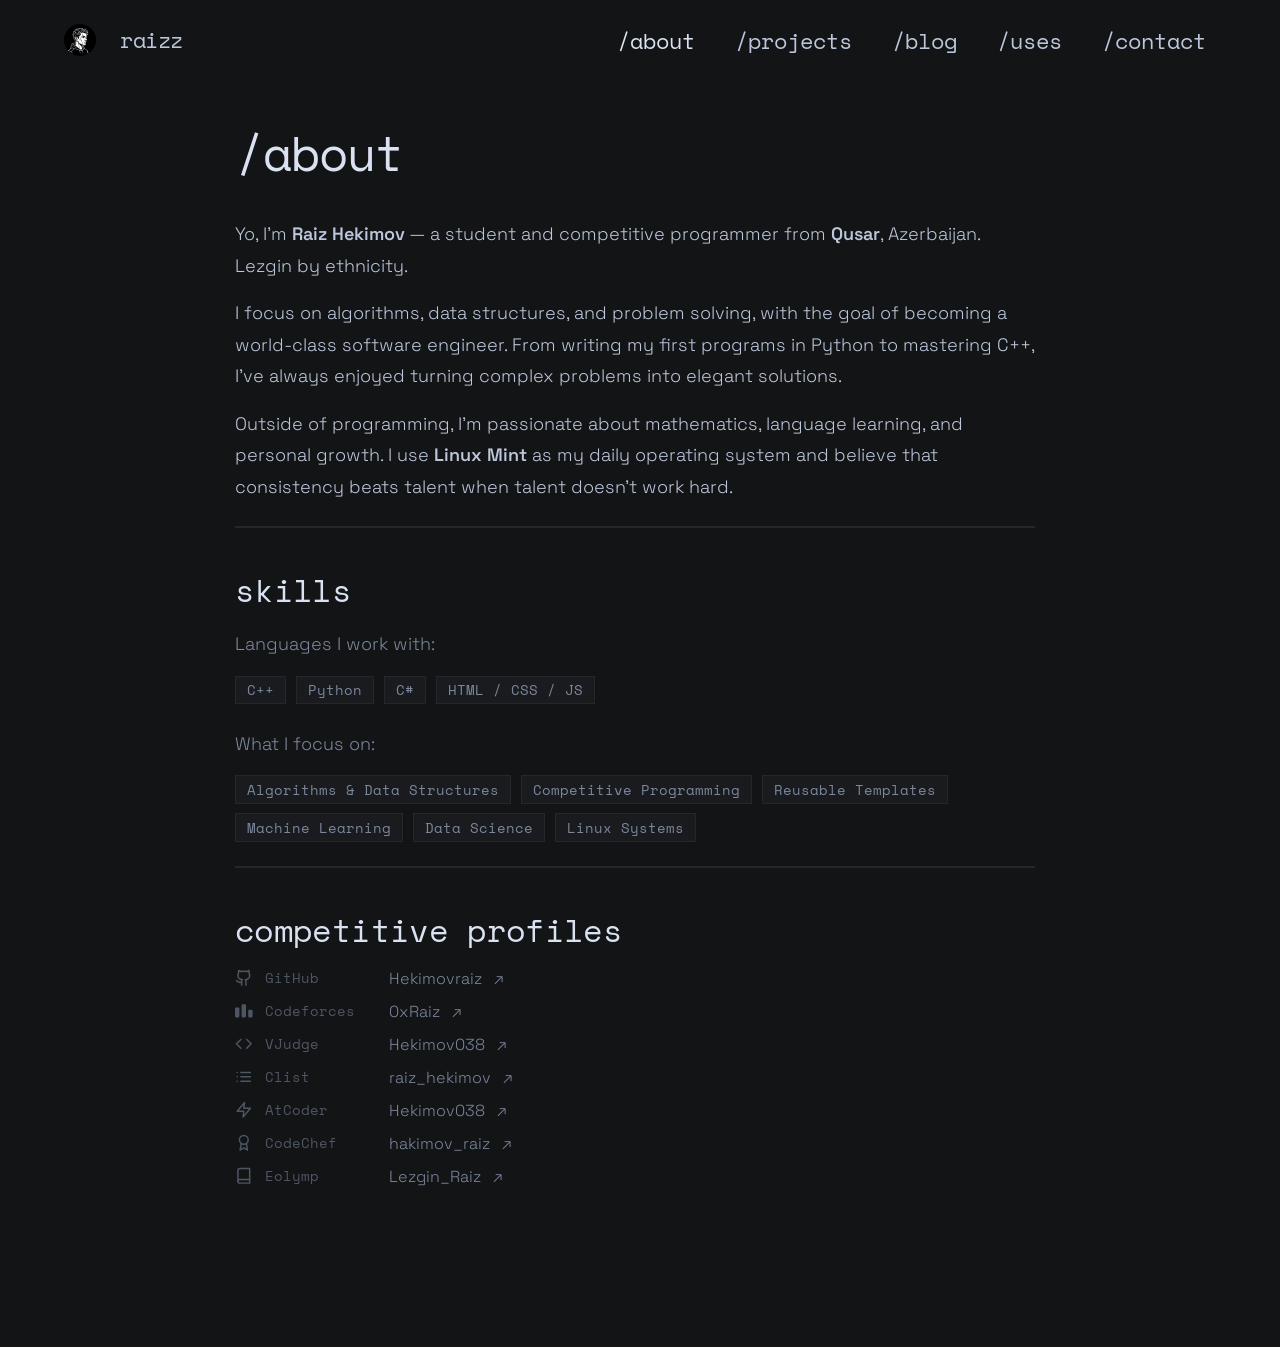
==== about.html @ b13cbbfc "lets begin" ====
<!doctype html>
<html lang="en">

<head>
    <meta charset="utf-8" />
    <meta name="viewport" content="width=device-width, initial-scale=1" />
    <title>about — raizz</title>
    <meta name="description" content="About Raiz Hekimov — competitive programmer from Qusar, Azerbaijan." />
    <meta property="og:title" content="about — raizz" />
    <meta property="og:description" content="About Raiz Hekimov — competitive programmer from Qusar." />
    <link rel="icon" href="/assets/favicon.svg" type="image/svg+xml" />
    <link rel="stylesheet" href="/css/style.css" />
    <style>
        .profile-links a svg {
            width: 1.1rem;
            height: 1.1rem;
            color: var(--txt-3);
            flex-shrink: 0;
            transition: color 0.2s;
        }

        .profile-links a:hover svg {
            color: var(--blue);
        }

        .profile-links a:hover {
            color: var(--txt-0);
        }
    </style>
</head>

<body>

    <header>
        <div class="header-left">
            <a class="pfp-link" href="/" aria-label="homepage">
                <img class="pfp" src="/assets/pfp.png" alt="raizz avatar" width="32" height="32" />
            </a>
            <a href="/">
                <h1 class="site-title">raizz</h1>
            </a>
        </div>
        <nav>
            <a class="nav" href="/about.html"><span class="arrow">-></span><span class="slash">/</span>about</a>
            <a class="nav" href="/projects.html"><span class="arrow">-></span><span class="slash">/</span>projects</a>
            <a class="nav" href="/blog.html"><span class="arrow">-></span><span class="slash">/</span>blog</a>
            <a class="nav" href="/uses.html"><span class="arrow">-></span><span class="slash">/</span>uses</a>
            <a class="nav" href="/contact.html"><span class="arrow">-></span><span class="slash">/</span>contact</a>
        </nav>
    </header>

    <main class="page-enter">
        <h1>/about</h1>

        <!-- Bio — no picture here, just clean text -->
        <p style="margin-top:0">
            Yo, I'm <strong>Raiz Hekimov</strong> — a student and competitive programmer
            from <strong>Qusar</strong>, Azerbaijan. Lezgin by ethnicity.
        </p>
        <p>
            I focus on algorithms, data structures, and problem solving, with the goal of
            becoming a world-class software engineer. From writing my first programs in Python
            to mastering C++, I've always enjoyed turning complex problems into elegant solutions.
        </p>
        <p>
            Outside of programming, I'm passionate about mathematics, language learning, and
            personal growth. I use <strong>Linux Mint</strong> as my daily operating system and
            believe that consistency beats talent when talent doesn't work hard.
        </p>

        <hr />

        <h2>skills</h2>
        <p class="sub">Languages I work with:</p>
        <ul class="skill-list">
            <li>C++</li>
            <li>Python</li>
            <li>C#</li>
            <li>HTML / CSS / JS</li>
        </ul>

        <p class="sub" style="margin-top:1.5rem">What I focus on:</p>
        <ul class="skill-list">
            <li>Algorithms &amp; Data Structures</li>
            <li>Competitive Programming</li>
            <li>Reusable Templates</li>
            <li>Machine Learning</li>
            <li>Data Science</li>
            <li>Linux Systems</li>
        </ul>

        <hr />

        <h2>competitive profiles</h2>
        <div class="profile-links">

            <!-- GitHub -->
            <a href="https://github.com/Hekimovraiz" target="_blank" rel="noopener">
                <svg xmlns="http://www.w3.org/2000/svg" viewBox="0 0 24 24" fill="none" stroke="currentColor"
                    stroke-width="2" stroke-linecap="round" stroke-linejoin="round">
                    <path
                        d="M15 22v-4a4.8 4.8 0 0 0-1-3.5c3 0 6-2 6-5.5.08-1.25-.27-2.48-1-3.5.28-1.15.28-2.35 0-3.5 0 0-1 0-3 1.5-2.64-.5-5.36-.5-8 0C6 2 5 2 5 2c-.3 1.15-.3 2.35 0 3.5A5.403 5.403 0 0 0 4 9c0 3.5 3 5.5 6 5.5-.39.49-.68 1.05-.85 1.65-.17.6-.22 1.23-.15 1.85v4" />
                    <path d="M9 18c-4.51 2-5-2-7-2" />
                </svg>
                <span class="label">GitHub</span>
                <span>Hekimovraiz</span>
                <span class="ext-arrow">↗</span>
            </a>

            <!-- Codeforces — bar-chart icon -->
            <a href="https://codeforces.com/profile/0xRaiz" target="_blank" rel="noopener">
                <svg xmlns="http://www.w3.org/2000/svg" viewBox="0 0 24 24" fill="currentColor">
                    <path
                        d="M4.5 7.5A1.5 1.5 0 0 1 6 9v10.5A1.5 1.5 0 0 1 4.5 21h-3A1.5 1.5 0 0 1 0 19.5V9a1.5 1.5 0 0 1 1.5-1.5h3zm9-4.5A1.5 1.5 0 0 1 15 4.5v15a1.5 1.5 0 0 1-1.5 1.5h-3A1.5 1.5 0 0 1 9 19.5v-15A1.5 1.5 0 0 1 10.5 3h3zm9 7.5A1.5 1.5 0 0 1 24 12v7.5A1.5 1.5 0 0 1 22.5 21h-3A1.5 1.5 0 0 1 18 19.5V12a1.5 1.5 0 0 1 1.5-1.5h3z" />
                </svg>
                <span class="label">Codeforces</span>
                <span>0xRaiz</span>
                <span class="ext-arrow">↗</span>
            </a>

            <!-- VJudge — code icon -->
            <a href="https://vjudge.net/user/Hekimov038" target="_blank" rel="noopener">
                <svg xmlns="http://www.w3.org/2000/svg" viewBox="0 0 24 24" fill="none" stroke="currentColor"
                    stroke-width="2" stroke-linecap="round" stroke-linejoin="round">
                    <polyline points="16 18 22 12 16 6" />
                    <polyline points="8 6 2 12 8 18" />
                </svg>
                <span class="label">VJudge</span>
                <span>Hekimov038</span>
                <span class="ext-arrow">↗</span>
            </a>

            <!-- Clist — list icon -->
            <a href="https://clist.by/coder/raiz_hekimov/" target="_blank" rel="noopener">
                <svg xmlns="http://www.w3.org/2000/svg" viewBox="0 0 24 24" fill="none" stroke="currentColor"
                    stroke-width="2" stroke-linecap="round" stroke-linejoin="round">
                    <line x1="8" y1="6" x2="21" y2="6" />
                    <line x1="8" y1="12" x2="21" y2="12" />
                    <line x1="8" y1="18" x2="21" y2="18" />
                    <line x1="3" y1="6" x2="3.01" y2="6" />
                    <line x1="3" y1="12" x2="3.01" y2="12" />
                    <line x1="3" y1="18" x2="3.01" y2="18" />
                </svg>
                <span class="label">Clist</span>
                <span>raiz_hekimov</span>
                <span class="ext-arrow">↗</span>
            </a>

            <!-- AtCoder — zap icon -->
            <a href="https://atcoder.jp/users/Hekimov038" target="_blank" rel="noopener">
                <svg xmlns="http://www.w3.org/2000/svg" viewBox="0 0 24 24" fill="none" stroke="currentColor"
                    stroke-width="2" stroke-linecap="round" stroke-linejoin="round">
                    <polygon points="13 2 3 14 12 14 11 22 21 10 12 10 13 2" />
                </svg>
                <span class="label">AtCoder</span>
                <span>Hekimov038</span>
                <span class="ext-arrow">↗</span>
            </a>

            <!-- CodeChef — chef hat / award icon -->
            <a href="https://www.codechef.com/users/hakimov_raiz" target="_blank" rel="noopener">
                <svg xmlns="http://www.w3.org/2000/svg" viewBox="0 0 24 24" fill="none" stroke="currentColor"
                    stroke-width="2" stroke-linecap="round" stroke-linejoin="round">
                    <circle cx="12" cy="8" r="6" />
                    <path d="M15.477 12.89 17 22l-5-3-5 3 1.523-9.11" />
                </svg>
                <span class="label">CodeChef</span>
                <span>hakimov_raiz</span>
                <span class="ext-arrow">↗</span>
            </a>

            <!-- Eolymp — book icon -->
            <a href="https://www.eolymp.com/en/users/Lezgin_Raiz" target="_blank" rel="noopener">
                <svg xmlns="http://www.w3.org/2000/svg" viewBox="0 0 24 24" fill="none" stroke="currentColor"
                    stroke-width="2" stroke-linecap="round" stroke-linejoin="round">
                    <path d="M4 19.5A2.5 2.5 0 0 1 6.5 17H20" />
                    <path d="M6.5 2H20v20H6.5A2.5 2.5 0 0 1 4 19.5v-15A2.5 2.5 0 0 1 6.5 2z" />
                </svg>
                <span class="label">Eolymp</span>
                <span>Lezgin_Raiz</span>
                <span class="ext-arrow">↗</span>
            </a>

        </div>
    </main>

    <script src="/js/main.js"></script>
</body>

</html>
---- css/style.css ----
@import url('https://fonts.googleapis.com/css2?family=Space+Grotesk:wght@300;400;500;600;700&family=Space+Mono:ital,wght@0,400;0,700;1,400&display=swap');

:root {
    --bg: hsl(220, 10%, 8%);
    --bg-2: hsl(220, 10%, 11%);
    --bg-3: hsl(220, 10%, 16%);
    --txt-3: hsl(220, 11%, 35%);
    --txt-2: hsl(220, 14%, 55%);
    --txt: hsl(220, 30%, 80%);
    --txt-0: hsl(220, 45%, 90%);
    --blue: hsl(190, 70%, 50%);
    --purple: hsl(240, 80%, 66%);
    --pink: hsl(279, 80%, 66%);
    font-family: 'Space Grotesk', sans-serif;
    font-weight: 300;
}

*,
*::before,
*::after {
    box-sizing: border-box;
}

@media (prefers-reduced-motion) {
    * {
        animation-delay: 0ms !important;
        animation-duration: 0ms !important;
        transition-duration: 0ms !important;
    }
}

html {
    height: 100%;
    scrollbar-width: thin;
    scrollbar-color: var(--bg-3) transparent;
    scrollbar-gutter: stable;
}

body {
    display: flex;
    flex-direction: column;
    background: var(--bg);
    color: var(--txt);
    margin: 0;
    min-height: 100vh;
    overflow-x: hidden;
}

/* ── Typography ─────────────────────────── */
h1,
h2,
h3,
h4 {
    font-family: 'Space Mono', monospace;
    font-weight: 400;
    line-height: 1.375;
    color: var(--txt-0);
    letter-spacing: -0.02em;
}

h1 {
    font-size: 3rem;
    margin: 1rem 0 2rem;
}

h2 {
    font-size: 2rem;
    margin: 2.5rem 0 1rem;
}

h3 {
    font-size: 1.375rem;
    margin: 1.5rem 0 1rem;
}

h4 {
    font-size: 1.125rem;
    margin: 1.5rem 0 1rem;
}

p {
    margin: 1rem 0;
    font-size: 1.125rem;
    line-height: 1.75;
}

li {
    margin: .5rem 0;
}

a {
    color: inherit;
    text-decoration: none;
}

strong {
    font-weight: 600;
}

figure {
    margin: 0;
}

picture {
    display: flex;
}

hr {
    border: none;
    border-top: 2px solid var(--bg-3);
    margin: 1.5rem 0;
}

code {
    font-family: 'Space Mono', monospace;
    background: var(--bg-2);
    padding: 0 .25em;
    font-size: 1rem;
    color: #cdd6f4;
}

pre {
    font-family: 'Space Mono', monospace;
    background: var(--bg-2);
    padding: .5rem .75rem;
    overflow-x: auto;
    max-width: calc(100vw - 3rem);
}

pre code {
    background: none;
    padding: 0;
}

blockquote {
    border-left: 2px solid var(--txt-2);
    padding-left: 1.5rem;
    margin: 2rem 0;
    color: var(--txt-2);
}

/* ── Header ─────────────────────────────── */
header {
    display: flex;
    justify-content: space-between;
    align-items: center;
    padding: 0 4rem;
    height: 5rem;
    flex-shrink: 0;
    position: sticky;
    top: 0;
    z-index: 100;
    background: var(--bg);
    transition: transform .25s ease;
}

header.hide-header {
    transform: translateY(-100%);
}

header.home-header {
    transform: translateY(-70%);
}

.header-left {
    display: flex;
    align-items: center;
    gap: 1.5rem;
}

.pfp-link {
    display: flex;
    align-items: center;
}

.pfp {
    border-radius: 50%;
    transition: transform 1.5s;
    cursor: pointer;
    width: 2rem;
    height: 2rem;
    object-fit: cover;
}

.pfp:hover {
    transform: rotate(360deg);
}

.site-title {
    font-family: 'Space Mono', monospace;
    font-size: 1.375rem;
    color: var(--txt);
    margin: 0;
    font-weight: 400;
}

nav {
    display: flex;
    gap: 2.5rem;
}

a.nav {
    display: inline-flex;
    align-items: baseline;
    font-size: 1.375rem;
    font-family: 'Space Mono', monospace;
    white-space: nowrap;
    overflow: hidden;
}

a.nav .arrow {
    display: inline-block;
    max-width: 0;
    overflow: hidden;
    opacity: 0;
    transition: max-width .25s ease, opacity .2s;
    white-space: nowrap;
}

a.nav .slash {
    display: inline-block;
    transition: max-width .25s ease, opacity .2s;
    max-width: 1.2ch;
    overflow: hidden;
    white-space: nowrap;
}

a.nav:hover .arrow {
    max-width: 3ch;
    opacity: 1;
}

a.nav:hover .slash {
    max-width: 0;
    opacity: 0;
}

/* ── External Links ─────────────────────── */
a.external {
    position: relative;
    text-decoration: underline transparent 2px;
    transition: text-decoration-color .2s;
}

a.external .ext-arrow {
    display: inline-block;
    margin-left: .5ch;
    transition: .2s;
}

a.external:hover {
    text-decoration-color: var(--txt);
}

a.external:hover .ext-arrow {
    transform: translate(.2em, -.2em);
}

/* ── Back link ──────────────────────────── */
a.back {
    font-family: 'Space Mono', monospace;
    font-size: 1.5rem;
}

a.back .arrow {
    display: inline-block;
    margin-right: .5ch;
    transition: .2s;
}

a.back:hover .arrow {
    transform: translate(-.3em);
}

/* ── Main / Page Container ──────────────── */
main {
    width: 100%;
    max-width: 53rem;
    margin: 0 auto;
    padding: 1.5rem 1.5rem 10rem;
    flex: 1;
}

/* ── Home page ──────────────────────────── */
.home-main {
    max-width: 53rem;
    margin: 0 auto;
    padding: 0 1.5rem 10rem;
    flex: 1;
    display: flex;
    flex-direction: column;
    justify-content: center;
    min-height: 100vh;
}

.home-hero {
    padding-top: 30vh;
}

.home-hero h1 {
    font-size: 4rem;
    margin: 0 0 1rem;
    line-height: 1.1;
}

.home-hero h1 .handle {
    color: var(--blue);
}

.home-hero .tagline {
    font-size: 1.25rem;
    color: var(--txt-2);
    margin: 0 0 2.5rem;
    line-height: 1.6;
}

.home-hero .bio {
    font-size: 1.125rem;
    color: var(--txt-2);
    max-width: 42rem;
    line-height: 1.75;
    margin: 0 0 3rem;
}

.home-links {
    display: flex;
    gap: 2rem;
    flex-wrap: wrap;
}

.home-links a {
    font-family: 'Space Mono', monospace;
    font-size: 1rem;
    color: var(--txt-2);
    transition: color .2s;
    display: flex;
    align-items: center;
    gap: .4ch;
}

.home-links a:hover {
    color: var(--txt-0);
}

.home-links a svg {
    width: 1em;
    height: 1em;
}

/* ── About page ─────────────────────────── */
.about-pfp-wrap {
    display: flex;
    align-items: flex-start;
    gap: 3rem;
    margin-bottom: 2rem;
}

.about-pfp {
    border-radius: 50%;
    width: 8rem;
    height: 8rem;
    object-fit: cover;
    flex-shrink: 0;
    transition: transform 1.5s;
    cursor: pointer;
}

.about-pfp:hover {
    transform: rotate(360deg);
}

.skill-list {
    display: flex;
    flex-wrap: wrap;
    gap: .6rem;
    padding: 0;
    list-style: none;
    margin: 1rem 0;
}

.skill-list li {
    font-family: 'Space Mono', monospace;
    font-size: .85rem;
    background: var(--bg-2);
    border: 1px solid var(--bg-3);
    padding: .2rem .7rem;
    color: var(--txt-2);
    margin: 0;
}

.profile-links {
    display: flex;
    flex-direction: column;
    gap: .75rem;
    margin-top: 1rem;
}

.profile-links a {
    display: flex;
    align-items: center;
    gap: .75rem;
    font-size: 1rem;
    color: var(--txt-2);
    transition: color .2s;
}

.profile-links a:hover {
    color: var(--txt-0);
}

.profile-links .label {
    font-family: 'Space Mono', monospace;
    color: var(--txt-3);
    font-size: .85rem;
    min-width: 7rem;
}

/* ── Projects ───────────────────────────── */
.projects-grid {
    display: flex;
    flex-direction: column;
    gap: 0;
}

.project-card {
    display: block;
    padding: 1.5rem 0;
    border-bottom: 1px solid var(--bg-3);
    transition: .2s;
}

.project-card:first-child {
    border-top: 1px solid var(--bg-3);
}

.project-card .proj-title {
    font-family: 'Space Mono', monospace;
    font-size: 1.25rem;
    color: var(--txt-0);
    margin: 0 0 .5rem;
    transition: color .2s;
    display: flex;
    align-items: center;
    gap: .5rem;
}

.project-card:hover .proj-title {
    color: var(--blue);
}

.project-card .proj-desc {
    color: var(--txt-2);
    font-size: 1rem;
    line-height: 1.6;
    margin: 0;
}

.project-card .proj-arrow {
    display: inline-block;
    transition: transform .2s;
    color: var(--txt-3);
}

.project-card:hover .proj-arrow {
    transform: translate(.3em, -.2em);
    color: var(--blue);
}

/* ── Blog ───────────────────────────────── */
.blog-list {
    display: flex;
    flex-direction: column;
    gap: 0;
}

.blog-card {
    display: block;
    padding: 1.5rem 0;
    border-bottom: 1px solid var(--bg-3);
    transition: .2s;
}

.blog-card:first-child {
    border-top: 1px solid var(--bg-3);
}

.blog-card .blog-date {
    font-family: 'Space Mono', monospace;
    font-size: .85rem;
    color: var(--txt-3);
    margin: 0 0 .4rem;
}

.blog-card .blog-title {
    font-family: 'Space Mono', monospace;
    font-size: 1.25rem;
    color: var(--txt-0);
    margin: 0 0 .5rem;
    transition: color .2s;
    display: flex;
    align-items: center;
    gap: .5rem;
}

.blog-card:hover .blog-title {
    color: var(--blue);
}

.blog-card .blog-excerpt {
    color: var(--txt-2);
    font-size: 1rem;
    line-height: 1.6;
    margin: 0;
}

.blog-card .blog-arrow {
    display: inline-block;
    transition: transform .2s;
    color: var(--txt-3);
}

.blog-card:hover .blog-arrow {
    transform: translate(.3em, -.2em);
    color: var(--blue);
}

.blog-empty {
    color: var(--txt-3);
    font-family: 'Space Mono', monospace;
    font-size: 1rem;
    padding: 3rem 0;
    text-align: center;
}

/* ── Uses ───────────────────────────────── */
.uses-section h2 {
    font-size: 1.5rem;
    margin: 2rem 0 1rem;
    color: var(--txt);
    border-bottom: 1px solid var(--bg-3);
    padding-bottom: .5rem;
}

.uses-list {
    list-style: disc;
    padding-left: 1.5rem;
    margin: 0;
}

.uses-list li {
    margin-bottom: .5rem;
    color: var(--txt-2);
    line-height: 1.6;
}

.uses-list li strong {
    color: var(--txt);
    font-weight: 600;
}

.uses-list a {
    color: var(--txt);
    text-decoration: underline;
    text-decoration-color: var(--bg-3);
    text-underline-offset: .2em;
    transition: text-decoration-color .2s;
}

.uses-list a:hover {
    text-decoration-color: var(--txt);
}

/* ── Contact ────────────────────────────── */
.contact-links {
    display: flex;
    flex-direction: column;
    gap: 1.25rem;
    margin-top: 2rem;
}

.contact-link {
    display: flex;
    align-items: center;
    gap: 1rem;
    padding: 1rem 1.25rem;
    background: var(--bg-2);
    border: 1px solid var(--bg-3);
    transition: border-color .2s, background .2s;
}

.contact-link:hover {
    border-color: var(--txt-3);
    background: var(--bg-3);
}

.contact-link .cl-label {
    font-family: 'Space Mono', monospace;
    font-size: .85rem;
    color: var(--txt-3);
    min-width: 6rem;
}

.contact-link .cl-value {
    color: var(--txt);
    font-size: 1rem;
    flex: 1;
}

.contact-link .cl-arrow {
    display: inline-block;
    color: var(--txt-3);
    transition: transform .2s, color .2s;
}

.contact-link:hover .cl-arrow {
    transform: translate(.3em, -.2em);
    color: var(--txt);
}

/* ── Sub text ───────────────────────────── */
.sub {
    color: var(--txt-2);
}

/* ── Inline content links ───────────────── */
.content a {
    font-weight: 600;
    text-decoration: underline var(--txt-3) 2px;
    transition: text-decoration-color .2s;
}

.content a:hover {
    text-decoration-color: var(--txt);
}

/* ── Page enter animation ───────────────── */
@keyframes fadeUp {
    from {
        opacity: 0;
        transform: translateY(1.5rem);
    }

    to {
        opacity: 1;
        transform: translateY(0);
    }
}

.page-enter {
    animation: fadeUp .35s ease both;
}

/* ── Logo SVG ───────────────────────────── */
.logo-svg {
    width: 2rem;
    height: 2rem;
}

/* ── Responsive ─────────────────────────── */
@media (max-width: 1000px) {
    :root {
        font-size: 87.5%;
    }
}

@media (max-width: 850px) {
    header {
        padding: 0 1.5rem;
        gap: 1.5rem;
    }

    nav {
        gap: 1.5rem;
    }

    .home-hero h1 {
        font-size: 2.75rem;
    }
}

@media (max-width: 700px) {
    nav {
        display: none;
    }

    .about-pfp-wrap {
        flex-direction: column;
    }
}
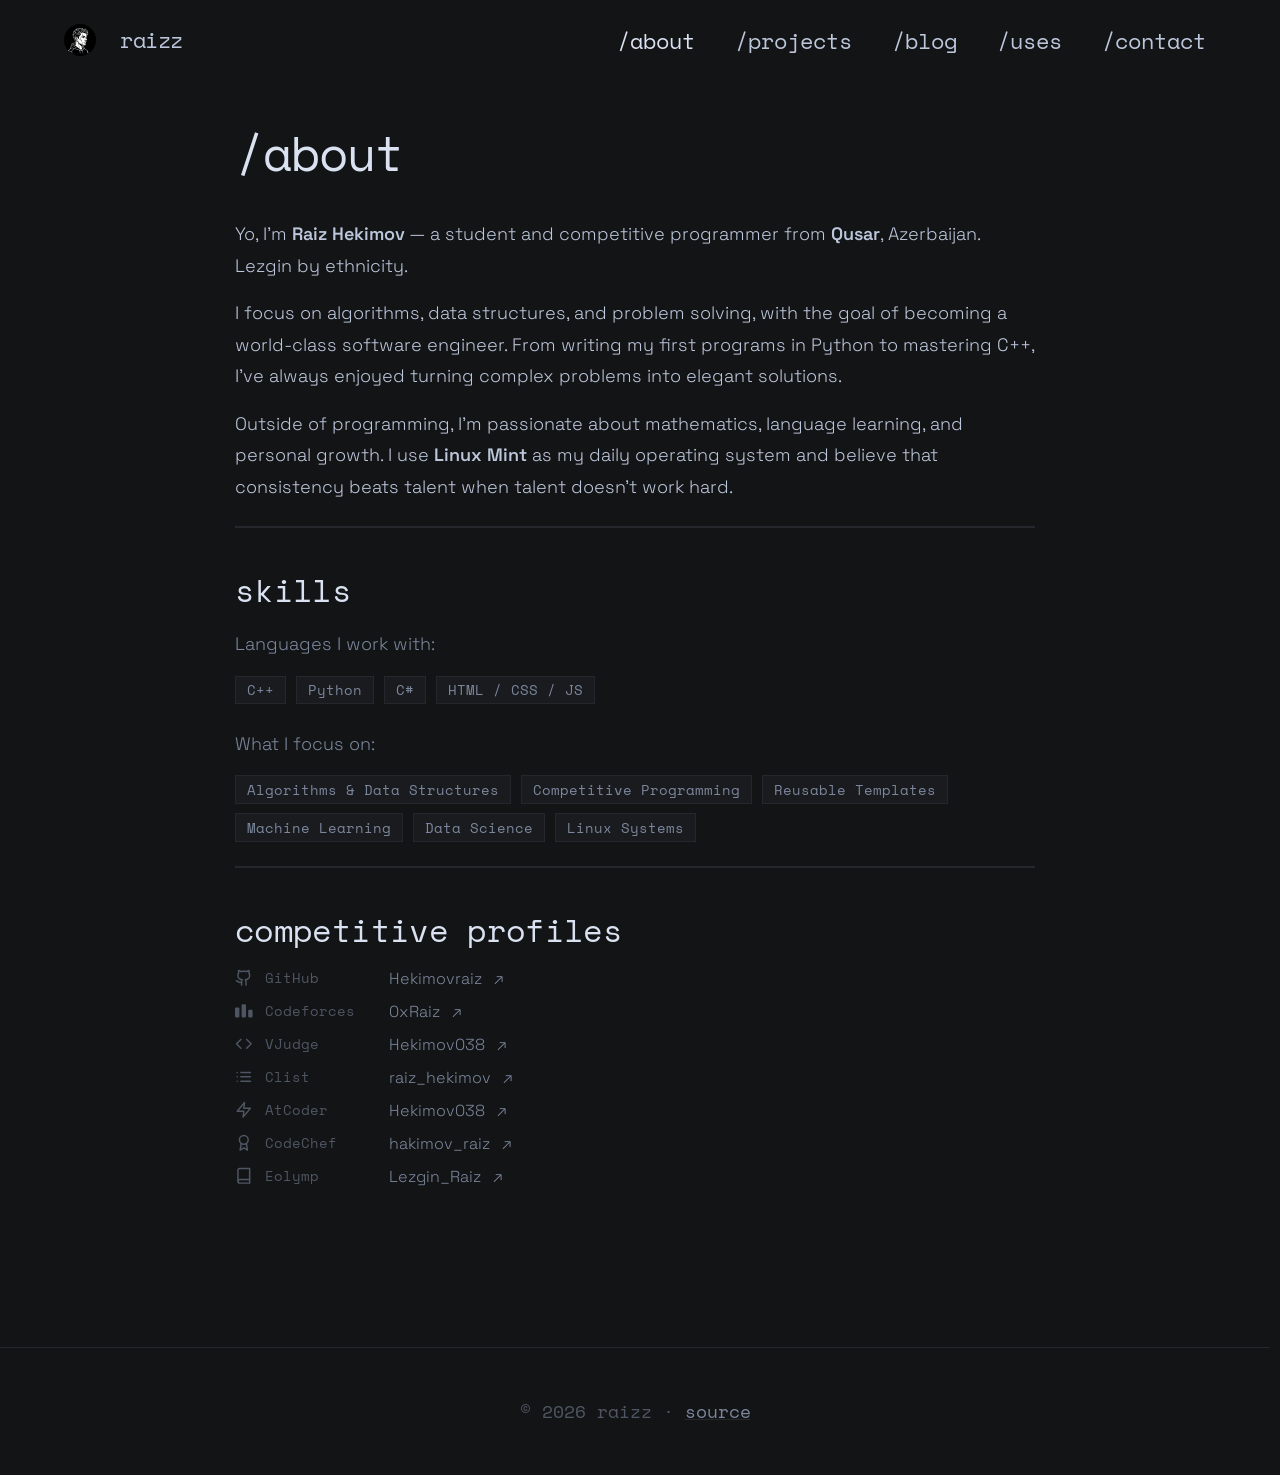
==== commit 2f6302d6: "Improve portfolio UX, SEO, and Netlify deploy setup. Add mobile navigation, dynamic blog previews, s" ====
--- a/about.html
+++ b/about.html
@@ -8,6 +8,9 @@
     <meta name="description" content="About Raiz Hekimov — competitive programmer from Qusar, Azerbaijan." />
     <meta property="og:title" content="about — raizz" />
     <meta property="og:description" content="About Raiz Hekimov — competitive programmer from Qusar." />
+    <meta property="og:image" content="/assets/pfp.png" />
+    <meta property="og:image:alt" content="raizz — Raiz Hekimov" />
+    <meta name="twitter:image" content="/assets/pfp.png" />
     <link rel="icon" href="/assets/favicon.svg" type="image/svg+xml" />
     <link rel="stylesheet" href="/css/style.css" />
     <style>
@@ -40,7 +43,13 @@
                 <h1 class="site-title">raizz</h1>
             </a>
         </div>
-        <nav>
+        <button class="menu-toggle" type="button" aria-label="Open menu" aria-expanded="false"
+            aria-controls="site-nav">
+            <span class="menu-bar"></span>
+            <span class="menu-bar"></span>
+            <span class="menu-bar"></span>
+        </button>
+        <nav id="site-nav" class="site-nav">
             <a class="nav" href="/about.html"><span class="arrow">-></span><span class="slash">/</span>about</a>
             <a class="nav" href="/projects.html"><span class="arrow">-></span><span class="slash">/</span>projects</a>
             <a class="nav" href="/blog.html"><span class="arrow">-></span><span class="slash">/</span>blog</a>
@@ -184,6 +193,10 @@
         </div>
     </main>
 
+    <footer class="site-footer">
+        <p>© 2026 raizz · <a href="https://github.com/Hekimovraiz/raizz" target="_blank" rel="noopener">source</a></p>
+    </footer>
+
     <script src="/js/main.js"></script>
 </body>
 
--- a/css/style.css
+++ b/css/style.css
@@ -194,9 +194,29 @@
     font-weight: 400;
 }
 
-nav {
+nav.site-nav {
     display: flex;
     gap: 2.5rem;
+}
+
+.menu-toggle {
+    display: none;
+    background: none;
+    border: none;
+    cursor: pointer;
+    padding: .5rem;
+    flex-direction: column;
+    justify-content: center;
+    gap: 5px;
+    z-index: 101;
+}
+
+.menu-bar {
+    display: block;
+    width: 1.5rem;
+    height: 2px;
+    background: var(--txt);
+    transition: transform .25s ease, opacity .25s ease;
 }
 
 a.nav {
@@ -320,6 +340,47 @@
     max-width: 42rem;
     line-height: 1.75;
     margin: 0 0 3rem;
+}
+
+.home-hero .bio-link {
+    color: var(--blue);
+    text-decoration: underline;
+    text-decoration-color: transparent;
+    transition: text-decoration-color .2s;
+}
+
+.home-hero .bio-link:hover {
+    text-decoration-color: var(--blue);
+}
+
+.recent-posts-wrap {
+    margin-bottom: 2.5rem;
+}
+
+.recent-posts-heading {
+    margin-bottom: 1rem;
+    font-family: 'Space Mono', monospace;
+    font-size: .875rem;
+    color: var(--txt-3);
+}
+
+.recent-post-link {
+    display: block;
+    color: var(--txt);
+    opacity: .8;
+    transition: opacity .2s;
+    font-family: 'Space Mono', monospace;
+    font-size: 1rem;
+    margin-bottom: .5rem;
+}
+
+.recent-post-link:hover {
+    opacity: 1;
+}
+
+.recent-post-link .recent-arrow {
+    color: var(--blue);
+    margin-right: 1ch;
 }
 
 .home-links {
@@ -617,6 +678,28 @@
     color: var(--txt);
 }
 
+/* ── Footer ─────────────────────────────── */
+.site-footer {
+    text-align: center;
+    padding: 2rem 1.5rem;
+    color: var(--txt-3);
+    font-family: 'Space Mono', monospace;
+    font-size: .85rem;
+    border-top: 1px solid var(--bg-3);
+    flex-shrink: 0;
+}
+
+.site-footer a {
+    color: var(--txt-2);
+    text-decoration: underline;
+    text-decoration-color: var(--bg-3);
+    transition: text-decoration-color .2s;
+}
+
+.site-footer a:hover {
+    text-decoration-color: var(--txt-2);
+}
+
 /* ── Sub text ───────────────────────────── */
 .sub {
     color: var(--txt-2);
@@ -679,8 +762,38 @@
 }
 
 @media (max-width: 700px) {
-    nav {
-        display: none;
+    .menu-toggle {
+        display: flex;
+    }
+
+    nav.site-nav {
+        position: fixed;
+        inset: 0;
+        top: 5rem;
+        flex-direction: column;
+        align-items: flex-start;
+        padding: 2rem 1.5rem;
+        gap: 1.5rem;
+        background: var(--bg);
+        transform: translateX(100%);
+        transition: transform .3s ease;
+        z-index: 99;
+    }
+
+    body.menu-open nav.site-nav {
+        transform: translateX(0);
+    }
+
+    body.menu-open .menu-toggle .menu-bar:nth-child(1) {
+        transform: translateY(7px) rotate(45deg);
+    }
+
+    body.menu-open .menu-toggle .menu-bar:nth-child(2) {
+        opacity: 0;
+    }
+
+    body.menu-open .menu-toggle .menu-bar:nth-child(3) {
+        transform: translateY(-7px) rotate(-45deg);
     }
 
     .about-pfp-wrap {
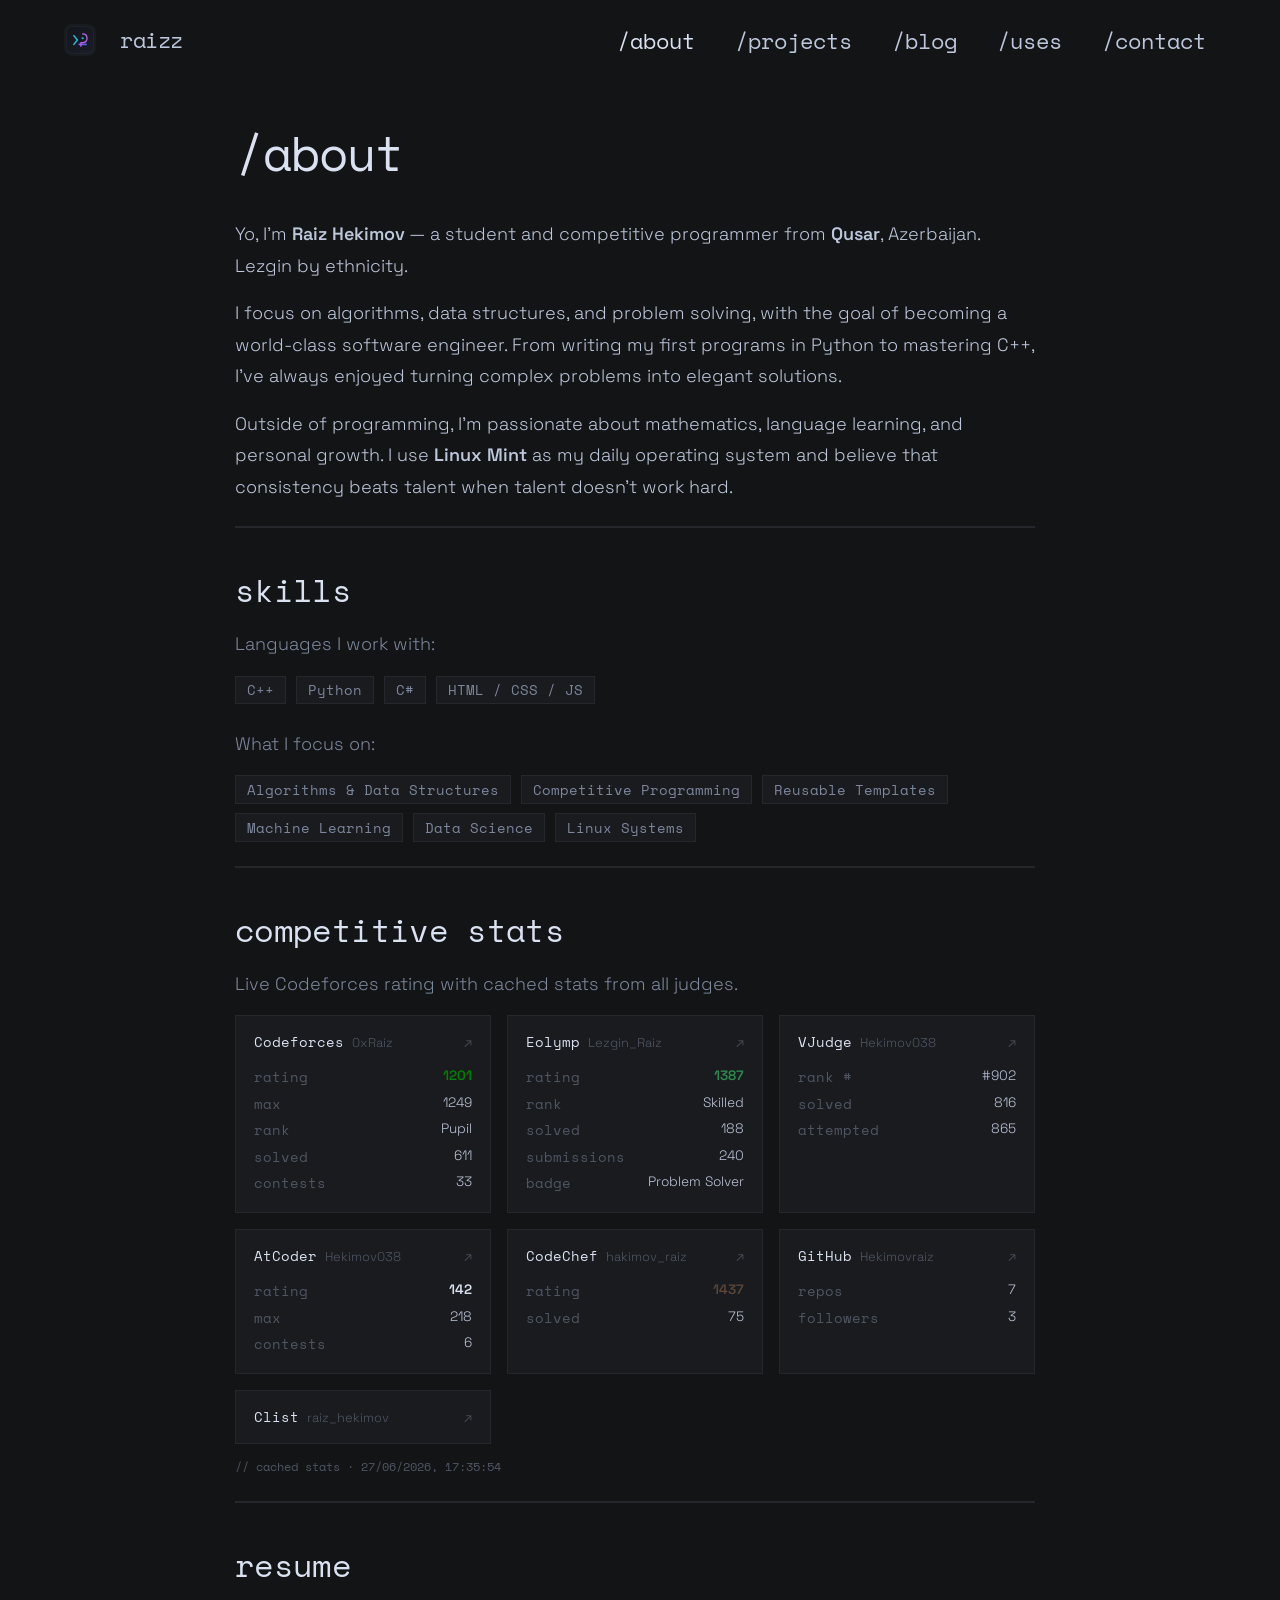
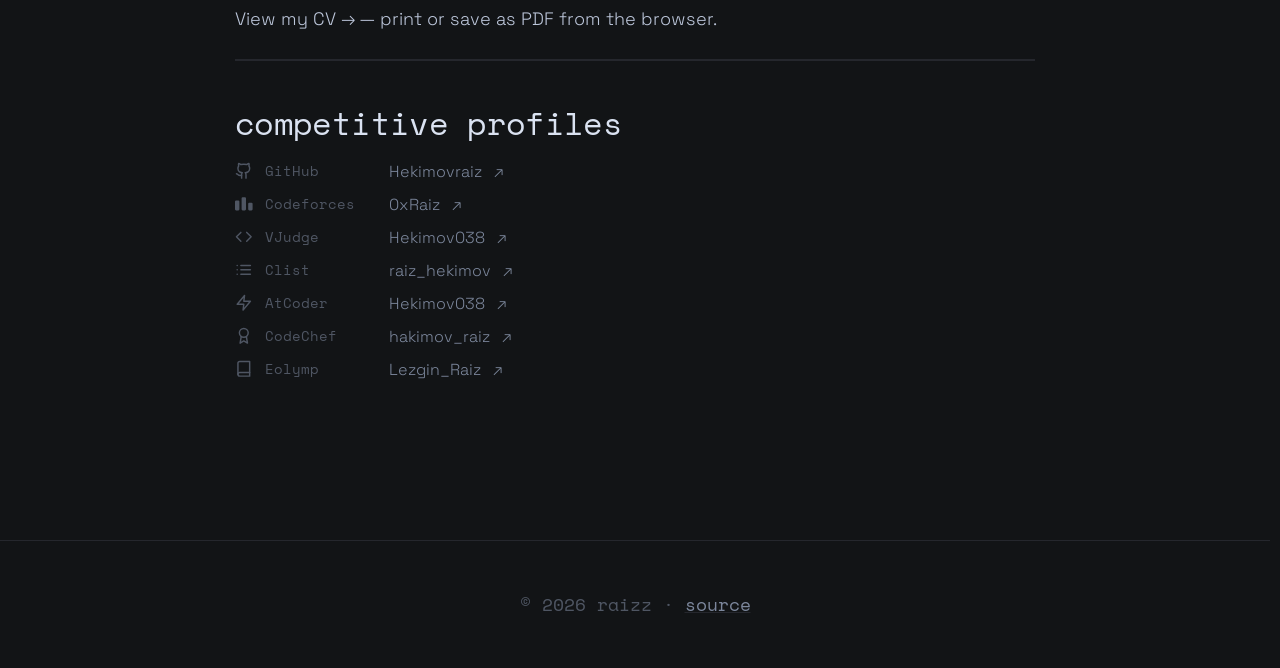
==== commit 6c18411e: "05:12" ====
--- a/about.html
+++ b/about.html
@@ -3,7 +3,7 @@
 
 <head>
     <meta charset="utf-8" />
-    <meta name="viewport" content="width=device-width, initial-scale=1" />
+    <meta name="viewport" content="width=device-width, initial-scale=1, viewport-fit=cover" />
     <title>about — raizz</title>
     <meta name="description" content="About Raiz Hekimov — competitive programmer from Qusar, Azerbaijan." />
     <meta property="og:title" content="about — raizz" />
@@ -37,7 +37,7 @@
     <header>
         <div class="header-left">
             <a class="pfp-link" href="/" aria-label="homepage">
-                <img class="pfp" src="/assets/pfp.png" alt="raizz avatar" width="32" height="32" />
+                <img class="pfp logo-svg" src="/assets/avatar.svg" alt="raizz logo" width="32" height="32" />
             </a>
             <a href="/">
                 <h1 class="site-title">raizz</h1>
@@ -100,6 +100,20 @@
 
         <hr />
 
+        <h2>competitive stats</h2>
+        <p class="sub">Live Codeforces rating with cached stats from all judges.</p>
+        <div id="cp-stats-grid" class="cp-stats-grid"></div>
+        <p id="cp-stats-updated" class="cp-stats-updated"></p>
+
+        <hr />
+
+        <h2>resume</h2>
+        <p>
+            <a href="/cv.html">View my CV →</a> — print or save as PDF from the browser.
+        </p>
+
+        <hr />
+
         <h2>competitive profiles</h2>
         <div class="profile-links">
 
@@ -198,6 +212,7 @@
     </footer>
 
     <script src="/js/main.js"></script>
+    <script src="/js/stats.js"></script>
 </body>
 
 </html>
--- a/css/style.css
+++ b/css/style.css
@@ -174,12 +174,17 @@
 }
 
 .pfp {
-    border-radius: 50%;
+    border-radius: 8px;
     transition: transform 1.5s;
     cursor: pointer;
     width: 2rem;
     height: 2rem;
-    object-fit: cover;
+    object-fit: contain;
+}
+
+.pfp.logo-svg {
+    background: var(--bg-2);
+    padding: 2px;
 }
 
 .pfp:hover {
@@ -593,6 +598,436 @@
     text-align: center;
 }
 
+.blog-meta-row {
+    display: flex;
+    flex-wrap: wrap;
+    align-items: center;
+    gap: .5rem 1rem;
+    margin-bottom: .5rem;
+}
+
+.blog-tags {
+    display: flex;
+    flex-wrap: wrap;
+    gap: .4rem;
+}
+
+.blog-tag {
+    font-family: 'Space Mono', monospace;
+    font-size: .7rem;
+    color: var(--txt-3);
+    border: 1px solid var(--bg-3);
+    padding: .15rem .45rem;
+    text-transform: lowercase;
+}
+
+.blog-read-time {
+    font-family: 'Space Mono', monospace;
+    font-size: .75rem;
+    color: var(--txt-3);
+}
+
+/* ── Competitive stats widget ───────────── */
+.cp-stats {
+    margin-top: 3rem;
+}
+
+.cp-stats-grid {
+    display: grid;
+    grid-template-columns: repeat(auto-fill, minmax(15rem, 1fr));
+    gap: 1rem;
+    margin-top: 1rem;
+}
+
+.cp-card {
+    display: block;
+    padding: 1rem 1.1rem;
+    background: var(--bg-2);
+    border: 1px solid var(--bg-3);
+    transition: border-color .2s, transform .2s;
+}
+
+.cp-card:hover {
+    border-color: var(--txt-3);
+    transform: translateY(-2px);
+}
+
+.cp-card-muted .cp-card-head {
+    margin-bottom: 0;
+}
+
+.cp-card-head {
+    display: flex;
+    align-items: baseline;
+    gap: .5rem;
+    margin-bottom: .75rem;
+}
+
+.cp-platform {
+    font-family: 'Space Mono', monospace;
+    font-size: .85rem;
+    color: var(--txt-0);
+}
+
+.cp-handle {
+    font-size: .8rem;
+    color: var(--txt-3);
+    flex: 1;
+    overflow: hidden;
+    text-overflow: ellipsis;
+    white-space: nowrap;
+}
+
+.cp-ext {
+    color: var(--txt-3);
+    font-size: .85rem;
+}
+
+.cp-stat-row {
+    display: flex;
+    justify-content: space-between;
+    gap: 1rem;
+    font-size: .85rem;
+    padding: .2rem 0;
+}
+
+.cp-stat-label {
+    color: var(--txt-3);
+    font-family: 'Space Mono', monospace;
+}
+
+.cp-stat-value {
+    color: var(--txt);
+    text-align: right;
+}
+
+.cp-rating {
+    font-weight: 600;
+}
+
+.cp-stats-updated,
+.cp-stats-error {
+    margin-top: .75rem;
+    font-family: 'Space Mono', monospace;
+    font-size: .75rem;
+    color: var(--txt-3);
+}
+
+/* ── CV page ────────────────────────────── */
+.cv-main {
+    max-width: 52rem;
+    margin: 0 auto;
+}
+
+.cv-toolbar {
+    display: flex;
+    justify-content: space-between;
+    align-items: center;
+    gap: 1rem;
+    margin-bottom: 2rem;
+}
+
+.cv-print-btn {
+    font-family: 'Space Mono', monospace;
+    font-size: .85rem;
+    color: var(--txt);
+    background: var(--bg-2);
+    border: 1px solid var(--bg-3);
+    padding: .55rem 1rem;
+    cursor: pointer;
+    transition: border-color .2s, background .2s;
+}
+
+.cv-print-btn:hover {
+    border-color: var(--txt-3);
+    background: var(--bg-3);
+}
+
+.cv-sheet {
+    background: var(--bg-2);
+    border: 1px solid var(--bg-3);
+    padding: 2.5rem 2.75rem;
+}
+
+.cv-header {
+    display: flex;
+    justify-content: space-between;
+    align-items: center;
+    gap: 1.5rem;
+    border-bottom: 1px solid var(--bg-3);
+    padding-bottom: 1.25rem;
+    margin-bottom: 1rem;
+}
+
+.cv-kicker {
+    font-family: 'Space Mono', monospace;
+    font-size: .75rem;
+    letter-spacing: .12em;
+    text-transform: uppercase;
+    color: var(--blue);
+    margin: 0 0 .5rem;
+}
+
+.cv-header h1 {
+    margin: 0 0 .35rem;
+    font-size: 2.25rem;
+    font-weight: 600;
+    color: var(--txt-0);
+    line-height: 1.1;
+}
+
+.cv-tagline {
+    margin: 0 0 .25rem;
+    color: var(--txt);
+    font-size: 1.05rem;
+}
+
+.cv-location {
+    margin: 0;
+    color: var(--txt-3);
+    font-size: .95rem;
+}
+
+.cv-logo {
+    width: 5.5rem;
+    height: 5.5rem;
+    flex-shrink: 0;
+    border-radius: 12px;
+    background: var(--bg);
+    border: 1px solid var(--bg-3);
+    padding: .35rem;
+}
+
+.cv-contact-bar {
+    display: flex;
+    flex-wrap: wrap;
+    align-items: center;
+    gap: .35rem .65rem;
+    font-family: 'Space Mono', monospace;
+    font-size: .78rem;
+    color: var(--txt-3);
+    padding-bottom: 1.5rem;
+    margin-bottom: 1.5rem;
+    border-bottom: 1px solid var(--bg-3);
+}
+
+.cv-contact-bar a {
+    color: var(--txt-2);
+    text-decoration: none;
+}
+
+.cv-contact-bar a:hover {
+    color: var(--txt-0);
+    text-decoration: underline;
+}
+
+.cv-sep {
+    color: var(--bg-3);
+}
+
+.cv-section {
+    margin-bottom: 1.75rem;
+}
+
+.cv-section h2 {
+    font-size: .8rem;
+    font-family: 'Space Mono', monospace;
+    color: var(--blue);
+    text-transform: uppercase;
+    letter-spacing: .1em;
+    margin: 0 0 .85rem;
+    padding-bottom: .4rem;
+    border-bottom: 1px solid var(--bg-3);
+}
+
+.cv-section p,
+.cv-list {
+    color: var(--txt-2);
+    line-height: 1.65;
+    margin: 0 0 .65rem;
+}
+
+.cv-list {
+    padding-left: 1.25rem;
+}
+
+.cv-list-plain {
+    list-style: none;
+    padding-left: 0;
+}
+
+.cv-skill-grid {
+    display: grid;
+    grid-template-columns: repeat(2, 1fr);
+    gap: 1rem 1.5rem;
+}
+
+.cv-skill-grid h3 {
+    margin: 0 0 .25rem;
+    font-size: .85rem;
+    color: var(--txt-0);
+    font-weight: 600;
+}
+
+.cv-skill-grid p {
+    margin: 0;
+    font-size: .95rem;
+}
+
+.cv-table-wrap {
+    overflow-x: auto;
+}
+
+.cv-table {
+    width: 100%;
+    border-collapse: collapse;
+    font-size: .88rem;
+}
+
+.cv-table th,
+.cv-table td {
+    text-align: left;
+    padding: .55rem .65rem;
+    border-bottom: 1px solid var(--bg-3);
+    vertical-align: top;
+}
+
+.cv-table th {
+    font-family: 'Space Mono', monospace;
+    font-size: .72rem;
+    text-transform: uppercase;
+    letter-spacing: .06em;
+    color: var(--txt-3);
+    font-weight: 400;
+}
+
+.cv-table td {
+    color: var(--txt-2);
+}
+
+.cv-table td:first-child {
+    color: var(--txt-0);
+    font-weight: 500;
+}
+
+.cv-muted {
+    color: var(--txt-3);
+    font-size: .82rem;
+}
+
+.cv-note {
+    margin-top: .65rem !important;
+    font-size: .82rem;
+    color: var(--txt-3);
+}
+
+.cv-entry {
+    margin-bottom: 1.25rem;
+}
+
+.cv-entry-head {
+    display: flex;
+    justify-content: space-between;
+    align-items: baseline;
+    gap: 1rem;
+}
+
+.cv-entry h3 {
+    margin: 0 0 .25rem;
+    font-size: 1.05rem;
+    color: var(--txt-0);
+}
+
+.cv-date {
+    font-family: 'Space Mono', monospace;
+    font-size: .72rem;
+    color: var(--txt-3);
+    white-space: nowrap;
+}
+
+.cv-meta {
+    font-family: 'Space Mono', monospace;
+    font-size: .8rem;
+    color: var(--txt-3);
+    margin-bottom: .35rem !important;
+}
+
+.cv-two-col {
+    display: grid;
+    grid-template-columns: 1fr 1fr;
+    gap: 2rem;
+}
+
+.cv-section a {
+    color: var(--txt);
+    text-decoration: underline var(--bg-3) 2px;
+    text-underline-offset: .15em;
+}
+
+.cv-section a:hover {
+    text-decoration-color: var(--txt);
+}
+
+@media (max-width: 700px) {
+    .cv-sheet {
+        padding: 1.5rem;
+    }
+
+    .cv-header {
+        flex-direction: column-reverse;
+        align-items: flex-start;
+    }
+
+    .cv-skill-grid,
+    .cv-two-col {
+        grid-template-columns: 1fr;
+    }
+}
+
+@media print {
+    header,
+    .site-footer,
+    .no-print {
+        display: none !important;
+    }
+
+    body.cv-page {
+        background: #fff;
+        color: #111;
+    }
+
+    .cv-sheet {
+        border: none;
+        background: #fff;
+        padding: 0;
+        max-width: none;
+    }
+
+    .cv-section h2,
+    .cv-kicker {
+        color: #111;
+    }
+
+    .cv-section p,
+    .cv-list,
+    .cv-header h1,
+    .cv-entry h3,
+    .cv-table td,
+    .cv-table th {
+        color: #111;
+    }
+
+    .cv-section a,
+    .cv-contact-bar a {
+        color: #111;
+    }
+
+    .cv-table th,
+    .cv-table td {
+        border-color: #ccc;
+    }
+}
+
 /* ── Uses ───────────────────────────────── */
 .uses-section h2 {
     font-size: 1.5rem;
@@ -749,52 +1184,74 @@
 @media (max-width: 850px) {
     header {
         padding: 0 1.5rem;
-        gap: 1.5rem;
-    }
-
-    nav {
-        gap: 1.5rem;
+        gap: 1rem;
+    }
+
+    /* Keep header fully visible on phones — hidden header breaks navigation */
+    header.home-header,
+    header.hide-header {
+        transform: none !important;
+    }
+
+    .menu-toggle {
+        display: flex;
+        order: -1;
+        margin-right: .5rem;
+        min-width: 2.75rem;
+        min-height: 2.75rem;
+        align-items: center;
+        justify-content: center;
+        -webkit-tap-highlight-color: transparent;
+        touch-action: manipulation;
+    }
+
+    nav.site-nav {
+        display: none;
+        position: fixed;
+        top: 5rem;
+        left: 0;
+        right: 0;
+        bottom: 0;
+        flex-direction: column;
+        align-items: flex-start;
+        gap: 1.25rem;
+        padding: 2rem 1.5rem calc(2rem + env(safe-area-inset-bottom, 0px));
+        background: var(--bg);
+        border-top: 1px solid var(--bg-3);
+        z-index: 99;
+        overflow-y: auto;
+    }
+
+    nav.site-nav.is-open {
+        display: flex;
+    }
+
+    nav.site-nav a.nav {
+        font-size: 1.25rem;
+        min-height: 2.75rem;
+        display: inline-flex;
+        align-items: center;
+    }
+
+    .menu-toggle.is-open .menu-bar:nth-child(1) {
+        transform: translateY(7px) rotate(45deg);
+    }
+
+    .menu-toggle.is-open .menu-bar:nth-child(2) {
+        opacity: 0;
+    }
+
+    .menu-toggle.is-open .menu-bar:nth-child(3) {
+        transform: translateY(-7px) rotate(-45deg);
+    }
+
+    body.menu-open {
+        overflow: hidden;
     }
 
     .home-hero h1 {
         font-size: 2.75rem;
     }
-}
-
-@media (max-width: 700px) {
-    .menu-toggle {
-        display: flex;
-    }
-
-    nav.site-nav {
-        position: fixed;
-        inset: 0;
-        top: 5rem;
-        flex-direction: column;
-        align-items: flex-start;
-        padding: 2rem 1.5rem;
-        gap: 1.5rem;
-        background: var(--bg);
-        transform: translateX(100%);
-        transition: transform .3s ease;
-        z-index: 99;
-    }
-
-    body.menu-open nav.site-nav {
-        transform: translateX(0);
-    }
-
-    body.menu-open .menu-toggle .menu-bar:nth-child(1) {
-        transform: translateY(7px) rotate(45deg);
-    }
-
-    body.menu-open .menu-toggle .menu-bar:nth-child(2) {
-        opacity: 0;
-    }
-
-    body.menu-open .menu-toggle .menu-bar:nth-child(3) {
-        transform: translateY(-7px) rotate(-45deg);
-    }
 
     .about-pfp-wrap {
         flex-direction: column;
